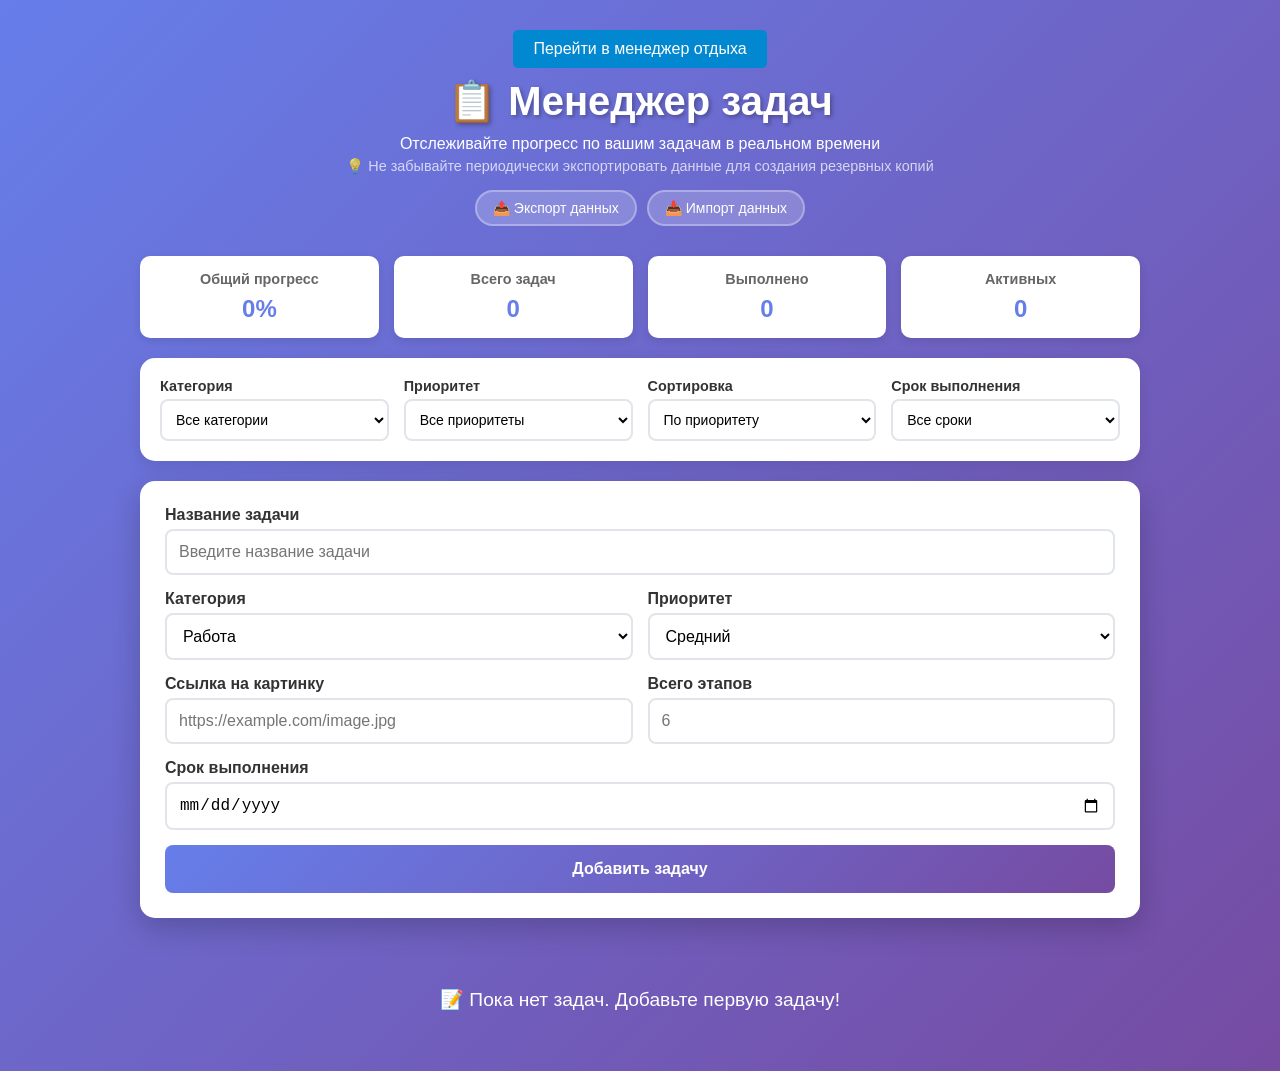
==== manage_tasks/index.html @ c2390198 "Перенос менеджеров из другого репозитория" ====
<!DOCTYPE html>
<html lang="ru">
<head>
    <meta charset="UTF-8">
    <meta name="viewport" content="width=device-width, initial-scale=1.0">
    <title>Менеджер задач</title>
    <style>
        * {
            margin: 0;
            padding: 0;
            box-sizing: border-box;
        }

        body {
            font-family: 'Segoe UI', Tahoma, Geneva, Verdana, sans-serif;
            background: linear-gradient(135deg, #667eea 0%, #764ba2 100%);
            min-height: 100vh;
            padding: 20px;
        }

        .container {
            max-width: 1000px;
            margin: 0 auto;
        }

        .header {
            text-align: center;
            margin-bottom: 30px;
            color: white;
        }

        .header h1 {
            font-size: 2.5em;
            margin-bottom: 10px;
            text-shadow: 2px 2px 4px rgba(0,0,0,0.3);
        }

        .header-actions {
            display: flex;
            gap: 10px;
            justify-content: center;
            margin-top: 15px;
            flex-wrap: wrap;
        }

        .action-btn {
            background: rgba(255, 255, 255, 0.2);
            color: white;
            border: 2px solid rgba(255, 255, 255, 0.3);
            padding: 8px 16px;
            border-radius: 20px;
            cursor: pointer;
            font-size: 14px;
            transition: all 0.3s;
            backdrop-filter: blur(10px);
        }

        .action-btn:hover {
            background: rgba(255, 255, 255, 0.3);
            transform: translateY(-2px);
        }

        .stats {
            display: grid;
            grid-template-columns: repeat(auto-fit, minmax(150px, 1fr));
            gap: 15px;
            margin-bottom: 20px;
        }

        .stat-card {
            background: white;
            padding: 15px;
            border-radius: 10px;
            text-align: center;
            box-shadow: 0 3px 10px rgba(0,0,0,0.1);
        }

        .stat-card h3 {
            font-size: 0.9em;
            color: #666;
            margin-bottom: 8px;
        }

        .stat-value {
            font-size: 1.5em;
            font-weight: bold;
            color: #667eea;
        }

        .filters {
            display: flex;
            gap: 15px;
            margin-bottom: 20px;
            flex-wrap: wrap;
            background: white;
            padding: 20px;
            border-radius: 15px;
            box-shadow: 0 5px 15px rgba(0,0,0,0.1);
        }

        .filter-group {
            flex: 1;
            min-width: 150px;
        }

        .filter-group label {
            display: block;
            margin-bottom: 5px;
            font-weight: 600;
            color: #333;
            font-size: 0.9em;
        }

        .filter-select {
            width: 100%;
            padding: 10px;
            border: 2px solid #e1e5e9;
            border-radius: 8px;
            font-size: 14px;
            background: white;
        }

        .add-task-form {
            background: white;
            padding: 25px;
            border-radius: 15px;
            box-shadow: 0 10px 30px rgba(0,0,0,0.2);
            margin-bottom: 30px;
        }

        .form-group {
            margin-bottom: 15px;
        }

        .form-group label {
            display: block;
            margin-bottom: 5px;
            font-weight: 600;
            color: #333;
        }

        .form-group input,
        .form-group select {
            width: 100%;
            padding: 12px;
            border: 2px solid #e1e5e9;
            border-radius: 8px;
            font-size: 16px;
            transition: border-color 0.3s;
            background: white;
        }

        .form-group input:focus,
        .form-group select:focus {
            outline: none;
            border-color: #667eea;
        }

        .form-row {
            display: flex;
            gap: 15px;
        }

        .form-row .form-group {
            flex: 1;
        }

        .add-btn {
            background: linear-gradient(135deg, #667eea, #764ba2);
            color: white;
            border: none;
            padding: 15px 30px;
            border-radius: 8px;
            font-size: 16px;
            font-weight: 600;
            cursor: pointer;
            width: 100%;
            transition: transform 0.2s;
        }

        .add-btn:hover {
            transform: translateY(-2px);
        }

        .add-btn:disabled {
            background: #ccc;
            cursor: not-allowed;
            transform: none;
        }

        .tasks-container {
            display: flex;
            flex-direction: column;
            gap: 20px;
        }

        .task-card {
            background: white;
            border-radius: 15px;
            padding: 20px;
            box-shadow: 0 5px 20px rgba(0,0,0,0.1);
            display: flex;
            align-items: center;
            gap: 20px;
            transition: all 0.3s ease;
            position: relative;
            overflow: hidden;
        }

        .task-card:hover {
            transform: translateY(-3px);
            box-shadow: 0 8px 25px rgba(0,0,0,0.15);
        }

        .task-card::before {
            content: '';
            position: absolute;
            left: 0;
            top: 0;
            bottom: 0;
            width: 4px;
        }

        .priority-high::before { background: rgba(255, 71, 87, 0.6); }
        .priority-medium::before { background: rgba(255, 165, 2, 0.6); }
        .priority-low::before { background: rgba(46, 213, 115, 0.6); }

        .deadline-warning::after {
            content: '';
            position: absolute;
            right: 0;
            top: 0;
            bottom: 0;
            width: 4px;
            background: rgba(255, 71, 87, 0.6);
        }

        .deadline-critical::after {
            content: '';
            position: absolute;
            right: 0;
            top: 0;
            bottom: 0;
            width: 4px;
            background: #ff4757;
        }

        .task-completed {
            opacity: 0.7;
            background: #f8f9fa;
        }

        .task-completed .task-title {
            text-decoration: line-through;
            color: #6c757d;
        }

        .task-image {
            width: 80px;
            height: 80px;
            border-radius: 10px;
            object-fit: cover;
            flex-shrink: 0;
            background: #f0f0f0;
            display: flex;
            align-items: center;
            justify-content: center;
            font-size: 24px;
            border: 2px solid #e1e5e9;
        }

        .task-image.fallback {
            background: linear-gradient(135deg, #667eea, #764ba2);
            color: white;
            display: flex;
            align-items: center;
            justify-content: center;
            font-size: 24px;
        }

        .task-content {
            flex: 1;
        }

        .task-header {
            display: flex;
            justify-content: space-between;
            align-items: flex-start;
            margin-bottom: 10px;
            gap: 10px;
        }

        .task-title {
            font-size: 1.3em;
            font-weight: 600;
            color: #2c3e50; /* Темно-синий для лучшей читаемости */
            flex: 1;
        }

        .task-meta {
            display: flex;
            gap: 10px;
            flex-wrap: wrap;
        }

        .task-category {
            display: inline-block;
            padding: 4px 12px;
            border-radius: 20px;
            font-size: 0.8em;
            font-weight: 500;
        }

        .category-work { background: rgba(227, 242, 253, 0.6); color: #1976d2; }
        .category-personal { background: rgba(243, 229, 245, 0.6); color: #7b1fa2; }
        .category-health { background: rgba(232, 245, 232, 0.6); color: #388e3c; }
        .category-education { background: rgba(255, 243, 224, 0.6); color: #f57c00; }

        .task-priority {
            display: inline-block;
            padding: 4px 8px;
            border-radius: 12px;
            font-size: 0.7em;
            font-weight: 500;
            color: white;
        }

        .priority-high { background: rgba(255, 71, 87, 0.6); }
        .priority-medium { background: rgba(255, 165, 2, 0.6); }
        .priority-low { background: rgba(46, 213, 115, 0.6); }

        .task-deadline {
            font-size: 0.9em;
            color: #2c3e50; /* Темно-синий для лучшей читаемости */
            display: flex;
            align-items: center;
            gap: 5px;
            font-weight: 500; /* Средняя жирность для лучшей видимости */
        }

        .task-progress-text {
            font-size: 0.9em;
            color: #2c3e50; /* Темно-синий для лучшей читаемости */
            font-weight: 600; /* Полужирный для лучшей видимости */
        }

        .progress-bar {
            height: 12px;
            background: #e1e5e9;
            border-radius: 6px;
            overflow: hidden;
            margin-bottom: 10px;
        }

        .progress-fill {
            height: 100%;
            background: linear-gradient(90deg, rgba(76, 175, 80, 0.6), rgba(69, 160, 73, 0.6));
            border-radius: 6px;
            transition: width 0.8s cubic-bezier(0.4, 0, 0.2, 1);
        }

        .progress-percentage {
            text-align: right;
            font-size: 0.9em;
            color: #2c3e50; /* Темно-синий для лучшей читаемости */
            font-weight: 600; /* Полужирный для лучшей видимости */
        }

        .task-controls {
            display: flex;
            gap: 10px;
            margin-top: 10px;
            flex-wrap: wrap;
        }

        .control-btn {
            padding: 8px 15px;
            border: none;
            border-radius: 6px;
            cursor: pointer;
            font-weight: 500;
            transition: all 0.2s;
            font-size: 14px;
        }

        .increment-btn {
            background: rgba(76, 175, 80, 0.7);
            color: white;
        }

        .increment-btn:hover {
            background: #45a049;
        }

        .decrement-btn {
            background: rgba(255, 107, 107, 0.7);
            color: white;
        }

        .decrement-btn:hover {
            background: #ff5252;
        }

        .delete-btn {
            background: rgba(255, 71, 87, 0.7);
            color: white;
        }

        .delete-btn:hover {
            background: #ff3742;
        }

        .empty-state {
            text-align: center;
            color: white;
            padding: 40px;
            font-size: 1.2em;
        }

        /* Новые стили для срочных задач */
        .priority-urgent::before { background: #ff0000; }
        .priority-urgent { background: rgba(255, 0, 0, 0.1); border: 2px solid #ff0000; }

        /* Стили для модального окна редактирования */
        .edit-modal {
            display: none;
            position: fixed;
            top: 0;
            left: 0;
            width: 100%;
            height: 100%;
            background: rgba(0,0,0,0.5);
            z-index: 1000;
            justify-content: center;
            align-items: center;
        }

        .edit-modal-content {
            background: white;
            padding: 30px;
            border-radius: 15px;
            width: 90%;
            max-width: 500px;
            box-shadow: 0 10px 30px rgba(0,0,0,0.3);
        }

        .edit-btn {
            background: rgba(74, 144, 226, 0.7);
            color: white;
        }

        .edit-btn:hover {
            background: #2d8cff;
        }

        /* Адаптивность для мобильных устройств */
        @media (max-width: 768px) {
            .container {
                padding: 10px;
            }

            .header h1 {
                font-size: 2em;
            }

            .form-row {
                flex-direction: column;
            }

            .filters {
                flex-direction: column;
            }

            .filter-group {
                min-width: 100%;
            }

            .task-card {
                flex-direction: column;
                text-align: center;
                padding: 15px;
            }
            
            .task-header {
                flex-direction: column;
                align-items: center;
                gap: 10px;
            }
            
            .task-meta {
                justify-content: center;
            }

            .task-image {
                width: 60px;
                height: 60px;
            }

            .task-controls {
                justify-content: center;
            }

            .control-btn {
                flex: 1;
                min-width: 120px;
            }

            .stats {
                grid-template-columns: 1fr;
            }

            .header-actions {
                flex-direction: column;
                align-items: center;
            }

            .action-btn {
                width: 200px;
            }
        }

        @media (max-width: 480px) {
            .header h1 {
                font-size: 1.8em;
            }

            .task-controls {
                flex-direction: column;
            }

            .control-btn {
                width: 100%;
            }

            .task-meta {
                flex-direction: column;
                align-items: center;
            }

            .add-task-form {
                padding: 15px;
            }
        }
    </style>
</head>
<body>
    <div class="container">
        <div class="header">
            <a href="../rest_manager/" style="display: inline-block; margin: 10px; padding: 10px 20px; background: #0288d1; color: white; text-decoration: none; border-radius: 5px;">
            <i class="fas fa-couch"></i> Перейти в менеджер отдыха
            </a>
            <h1>📋 Менеджер задач</h1>
            <p>Отслеживайте прогресс по вашим задачам в реальном времени</p>
            <p style="font-size: 0.9em; opacity: 0.8; margin-top: 5px; color: rgba(255,255,255,0.9);">
                💡 Не забывайте периодически экспортировать данные для создания резервных копий
            </p>
            <div class="header-actions">
                <button class="action-btn" onclick="taskManager.exportData()">📤 Экспорт данных</button>
                <button class="action-btn" onclick="taskManager.importData()">📥 Импорт данных</button>
            </div>
        </div>

        <div class="stats">
            <div class="stat-card">
                <h3>Общий прогресс</h3>
                <div class="stat-value" id="totalProgress">0%</div>
            </div>
            <div class="stat-card">
                <h3>Всего задач</h3>
                <div class="stat-value" id="totalTasks">0</div>
            </div>
            <div class="stat-card">
                <h3>Выполнено</h3>
                <div class="stat-value" id="completedTasks">0</div>
            </div>
            <div class="stat-card">
                <h3>Активных</h3>
                <div class="stat-value" id="activeTasks">0</div>
            </div>
        </div>

        <div class="filters">
            <div class="filter-group">
                <label for="filterCategory">Категория</label>
                <select id="filterCategory" class="filter-select">
                    <option value="all">Все категории</option>
                    <option value="work">Работа</option>
                    <option value="personal">Личное</option>
                    <option value="health">Здоровье</option>
                    <option value="education">Обучение</option>
                </select>
            </div>
            
            <div class="filter-group">
                <label for="filterPriority">Приоритет</label>
                <select id="filterPriority" class="filter-select">
                    <option value="all">Все приоритеты</option>
                    <option value="high">Высокий</option>
                    <option value="medium">Средний</option>
                    <option value="low">Низкий</option>
                </select>
            </div>
            
            <div class="filter-group">
                <label for="sortBy">Сортировка</label>
                <select id="sortBy" class="filter-select">
                    <option value="priority">По приоритету</option>
                    <option value="newest">Сначала новые</option>
                    <option value="oldest">Сначала старые</option>
                    <option value="progress">По прогрессу</option>
                    <option value="deadline">По сроку</option>
                </select>
            </div>

            <div class="filter-group">
                <label for="filterDeadline">Срок выполнения</label>
                <select id="filterDeadline" class="filter-select">
                    <option value="all">Все сроки</option>
                    <option value="today">Сегодня</option>
                    <option value="week">Эта неделя</option>
                    <option value="overdue">Просроченные</option>
                </select>
            </div>
        </div>

        <form class="add-task-form" id="taskForm">
            <div class="form-group">
                <label for="taskName">Название задачи</label>
                <input type="text" id="taskName" placeholder="Введите название задачи" required>
            </div>
            
            <div class="form-row">
                <div class="form-group">
                    <label for="taskCategory">Категория</label>
                    <select id="taskCategory" required>
                        <option value="work">Работа</option>
                        <option value="personal">Личное</option>
                        <option value="health">Здоровье</option>
                        <option value="education">Обучение</option>
                    </select>
                </div>
                <div class="form-group">
                    <label for="taskPriority">Приоритет</label>
                    <select id="taskPriority" required>
                        <option value="low">Низкий</option>
                        <option value="medium" selected>Средний</option>
                        <option value="high">Высокий</option>
                    </select>
                </div>
            </div>

            <div class="form-row">
                <div class="form-group">
                    <label for="taskImage">Ссылка на картинку</label>
                    <input type="url" id="taskImage" placeholder="https://example.com/image.jpg">
                </div>
                <div class="form-group">
                    <label for="totalStages">Всего этапов</label>
                    <input type="number" id="totalStages" placeholder="6" min="1" max="100" required>
                </div>
            </div>

            <div class="form-group">
                <label for="taskDeadline">Срок выполнения</label>
                <input type="date" id="taskDeadline">
            </div>
            
            <button type="submit" class="add-btn" id="addBtn">Добавить задачу</button>
        </form>

        <div class="tasks-container" id="tasksContainer">
            <div class="empty-state" id="emptyState">
                📝 Пока нет задач. Добавьте первую задачу!
            </div>
        </div>

        <!-- Модальное окно редактирования -->
        <div class="edit-modal" id="editModal">
            <div class="edit-modal-content">
                <h3 style="margin-bottom: 20px;">Редактировать задачу</h3>
                <form id="editTaskForm">
                    <div class="form-group">
                        <label for="editTaskName">Название задачи</label>
                        <input type="text" id="editTaskName" required>
                    </div>
                    <div class="form-row">
                        <div class="form-group">
                            <label for="editTaskCategory">Категория</label>
                            <select id="editTaskCategory" required>
                                <option value="work">Работа</option>
                                <option value="personal">Личное</option>
                                <option value="health">Здоровье</option>
                                <option value="education">Обучение</option>
                            </select>
                        </div>
                        <div class="form-group">
                            <label for="editTaskPriority">Приоритет</label>
                            <select id="editTaskPriority" required>
                                <option value="low">Низкий</option>
                                <option value="medium">Средний</option>
                                <option value="high">Высокий</option>
                                <option value="urgent">Наивысший</option>
                            </select>
                        </div>
                    </div>
                    <div class="form-group">
                        <label for="editTaskImage">Ссылка на картинку</label>
                        <input type="url" id="editTaskImage" placeholder="https://example.com/image.jpg">
                    </div>
                    <div class="form-group">
                        <label for="editTaskDeadline">Срок выполнения</label>
                        <input type="date" id="editTaskDeadline">
                    </div>
                    <div class="form-row" style="margin-top: 20px;">
                        <button type="button" class="control-btn" onclick="taskManager.closeEditModal()" style="background: #6c757d;">Отмена</button>
                        <button type="submit" class="control-btn" style="background: #4CAF50;">Сохранить</button>
                    </div>
                </form>
            </div>
        </div>
    </div>

    <script>
        class TaskManager {
            constructor() {
                this.tasks = JSON.parse(localStorage.getItem('tasks')) || [];
                this.maxTasks = 20;
                this.editingTaskId = null;
                this.init();
            }

            init() {
                this.bindEvents();
                this.renderTasks();
                this.updateStats();
                
                // Устанавливаем минимальную дату для дедлайна
                const today = new Date().toISOString().split('T')[0];
                document.getElementById('taskDeadline').min = today;
                document.getElementById('editTaskDeadline').min = today; // Добавь эту строку

                // Обработчик формы редактирования - добавь этот блок
                document.getElementById('editTaskForm').addEventListener('submit', (e) => {
                    e.preventDefault();
                    this.saveTaskChanges();
                });

                // Закрытие модального окна по клику вне его - добавь этот блок
                document.getElementById('editModal').addEventListener('click', (e) => {
                    if (e.target.id === 'editModal') {
                        this.closeEditModal();
                    }
                });
            }

            bindEvents() {
                document.getElementById('taskForm').addEventListener('submit', (e) => {
                    e.preventDefault();
                    this.addTask();
                });

                // События для фильтров
                document.getElementById('filterCategory').addEventListener('change', () => this.renderTasks());
                document.getElementById('filterPriority').addEventListener('change', () => this.renderTasks());
                document.getElementById('sortBy').addEventListener('change', () => this.renderTasks());
                document.getElementById('filterDeadline').addEventListener('change', () => this.renderTasks());
            }

            addTask() {
                if (this.tasks.length >= this.maxTasks) {
                    alert(`Максимальное количество задач: ${this.maxTasks}`);
                    return;
                }

                const name = document.getElementById('taskName').value.trim();
                const category = document.getElementById('taskCategory').value;
                const priority = document.getElementById('taskPriority').value;
                const image = document.getElementById('taskImage').value.trim();
                const totalStages = parseInt(document.getElementById('totalStages').value);
                const deadline = document.getElementById('taskDeadline').value;

                if (!name) {
                    alert('Введите название задачи');
                    return;
                }

                // Определяем приоритет на основе дедлайна
                let finalPriority = priority;
                if (deadline) {
                    const today = new Date();
                    const tomorrow = new Date(today);
                    tomorrow.setDate(tomorrow.getDate() + 1);
                    
                    const deadlineDate = new Date(deadline);
                    
                    // Сравниваем даты (игнорируя время)
                    if (deadlineDate.toDateString() === tomorrow.toDateString()) {
                        finalPriority = 'urgent';
                    }
                }

                const task = {
                    id: Date.now(),
                    name,
                    category,
                    priority: finalPriority, // Используем вычисленный приоритет
                    image: image || null,
                    completedStages: 0,
                    totalStages,
                    progress: 0,
                    deadline: deadline || null,
                    createdAt: new Date().toISOString()
                };

                this.tasks.push(task);
                this.saveTasks();
                this.renderTasks();
                this.updateStats();
                this.resetForm();
            }

            updateProgress(taskId, increment) {
                const taskIndex = this.tasks.findIndex(t => t.id === taskId);
                if (taskIndex === -1) return;

                const task = this.tasks[taskIndex];
                
                if (increment) {
                    if (task.completedStages < task.totalStages) {
                        task.completedStages++;
                    }
                } else {
                    if (task.completedStages > 0) {
                        task.completedStages--;
                    }
                }

                task.progress = (task.completedStages / task.totalStages) * 100;
                this.tasks[taskIndex] = task;
                this.saveTasks();
                
                this.updateTaskElement(taskId);
                this.updateStats();
                
                if (task.progress === 100) {
                    this.showCompletionNotification(task.name);
                }
            }

            updateTaskElement(taskId) {
                const taskElement = document.querySelector(`[data-task-id="${taskId}"]`);
                if (!taskElement) {
                    this.renderTasks();
                    return;
                }

                const task = this.tasks.find(t => t.id === taskId);
                if (!task) return;

                // Обновляем прогресс текстом
                const progressText = taskElement.querySelector('.task-progress-text');
                if (progressText) {
                    progressText.textContent = `${task.completedStages}/${task.totalStages}`;
                }

                // Обновляем прогресс бар
                const progressFill = taskElement.querySelector('.progress-fill');
                if (progressFill) {
                    progressFill.style.width = `${task.progress}%`;
                }

                // Обновляем процент
                const progressPercentage = taskElement.querySelector('.progress-percentage');
                if (progressPercentage) {
                    progressPercentage.textContent = `${Math.round(task.progress)}%`;
                }

                // Обновляем классы для завершенных задач
                if (task.progress === 100) {
                    taskElement.classList.add('task-completed');
                } else {
                    taskElement.classList.remove('task-completed');
                }

                // Обновляем кнопки
                const incrementBtn = taskElement.querySelector('.increment-btn');
                const decrementBtn = taskElement.querySelector('.decrement-btn');
                
                if (incrementBtn) {
                    if (task.progress === 100) {
                        incrementBtn.disabled = true;
                        incrementBtn.style.opacity = '0.5';
                        incrementBtn.style.cursor = 'not-allowed';
                    } else {
                        incrementBtn.disabled = false;
                        incrementBtn.style.opacity = '1';
                        incrementBtn.style.cursor = 'pointer';
                    }
                }

                if (decrementBtn) {
                    if (task.completedStages === 0) {
                        decrementBtn.disabled = true;
                        decrementBtn.style.opacity = '0.5';
                        decrementBtn.style.cursor = 'not-allowed';
                    } else {
                        decrementBtn.disabled = false;
                        decrementBtn.style.opacity = '1';
                        decrementBtn.style.cursor = 'pointer';
                    }
                }

                // Обновляем статус дедлайна
                this.updateDeadlineStatus(taskElement, task);
            }

            updateDeadlineStatus(taskElement, task) {
                // Удаляем старые классы дедлайнов
                taskElement.classList.remove('deadline-warning', 'deadline-critical');
                
                // Добавляем новые классы если задача не завершена
                if (task.progress < 100 && task.deadline) {
                    const now = new Date();
                    const today = new Date(now.getFullYear(), now.getMonth(), now.getDate());
                    const deadline = new Date(task.deadline);
                    
                    if (deadline < today) {
                        taskElement.classList.add('deadline-critical');
                    } else if ((deadline - today) / (1000 * 60 * 60 * 24) <= 3) {
                        taskElement.classList.add('deadline-warning');
                    }
                }

                // Обновляем текст дедлайна
                const deadlineElement = taskElement.querySelector('.task-deadline');
                if (deadlineElement) {
                    const deadlineText = task.deadline 
                        ? this.formatDeadline(task.deadline, task.progress)
                        : 'Без срока';
                    
                    let completionStatus = '';
                    if (task.progress === 100) {
                        completionStatus = '<span style="color: #4CAF50; margin-left: 10px;">✅ Завершено</span>';
                    }
                    
                    deadlineElement.innerHTML = `<span>📅 ${deadlineText}</span>${completionStatus}`;
                }
            }

            deleteTask(taskId) {
                if (confirm('Вы уверены, что хотите удалить эту задачу?')) {
                    this.tasks = this.tasks.filter(t => t.id !== taskId);
                    this.saveTasks();
                    this.renderTasks();
                    this.updateStats();
                }
            }

            // Добавь после функции deleteTask()
            openEditModal(taskId) {
                const task = this.tasks.find(t => t.id === taskId);
                if (!task) return;

                document.getElementById('editTaskName').value = task.name;
                document.getElementById('editTaskCategory').value = task.category;
                document.getElementById('editTaskPriority').value = task.priority;
                document.getElementById('editTaskImage').value = task.image || '';
                document.getElementById('editTaskDeadline').value = task.deadline || '';

                this.editingTaskId = taskId;
                document.getElementById('editModal').style.display = 'flex';
            }

            closeEditModal() {
                document.getElementById('editModal').style.display = 'none';
                this.editingTaskId = null;
            }

            saveTaskChanges() {
                if (!this.editingTaskId) return;

                const taskIndex = this.tasks.findIndex(t => t.id === this.editingTaskId);
                if (taskIndex === -1) return;

                const task = this.tasks[taskIndex];
                
                task.name = document.getElementById('editTaskName').value.trim();
                task.category = document.getElementById('editTaskCategory').value;
                task.priority = document.getElementById('editTaskPriority').value;
                task.image = document.getElementById('editTaskImage').value.trim() || null;
                task.deadline = document.getElementById('editTaskDeadline').value || null;

                this.checkDeadlineUrgency(task);

                this.tasks[taskIndex] = task;
                this.saveTasks();
                this.renderTasks();
                this.closeEditModal();
            }

            checkDeadlineUrgency(task) {
                if (task.progress < 100 && task.deadline) {
                    const now = new Date();
                    const today = new Date(now.getFullYear(), now.getMonth(), now.getDate());
                    const deadline = new Date(task.deadline);
                    const diffDays = Math.ceil((deadline - today) / (1000 * 60 * 60 * 24));

                    if (diffDays <= 2 && diffDays >= 0) {
                        task.priority = 'urgent';
                    }
                }
            }

            saveTasks() {
                localStorage.setItem('tasks', JSON.stringify(this.tasks));
            }

            resetForm() {
                document.getElementById('taskForm').reset();
            }

            getFilteredAndSortedTasks() {
                const categoryFilter = document.getElementById('filterCategory').value;
                const priorityFilter = document.getElementById('filterPriority').value;
                const deadlineFilter = document.getElementById('filterDeadline').value;
                const sortBy = document.getElementById('sortBy').value;

                let filteredTasks = [...this.tasks];

                // Фильтрация по категории
                if (categoryFilter !== 'all') {
                    filteredTasks = filteredTasks.filter(task => task.category === categoryFilter);
                }

                // Фильтрация по приоритету
                if (priorityFilter !== 'all') {
                    filteredTasks = filteredTasks.filter(task => task.priority === priorityFilter);
                }

                // Фильтрация по сроку выполнения
                if (deadlineFilter !== 'all') {
                    const now = new Date();
                    const today = new Date(now.getFullYear(), now.getMonth(), now.getDate());
                    
                    filteredTasks = filteredTasks.filter(task => {
                        if (!task.deadline) return false;
                        
                        const taskDeadline = new Date(task.deadline);
                        const taskDeadlineDate = new Date(taskDeadline.getFullYear(), taskDeadline.getMonth(), taskDeadline.getDate());
                        
                        switch(deadlineFilter) {
                            case 'today':
                                return taskDeadlineDate.getTime() === today.getTime();
                            case 'week':
                                const weekEnd = new Date(today);
                                weekEnd.setDate(weekEnd.getDate() + 7);
                                return taskDeadlineDate >= today && taskDeadlineDate <= weekEnd;
                            case 'overdue':
                                return taskDeadlineDate < today && task.progress < 100;
                            default:
                                return true;
                        }
                    });
                }

                // Сортировка
                filteredTasks.sort((a, b) => {
                    switch(sortBy) {
                        case 'newest':
                            return b.id - a.id;
                        case 'oldest':
                            return a.id - b.id;
                        case 'progress':
                            return b.progress - a.progress;
                        case 'priority':
                            const priorityOrder = { urgent: 4, high: 3, medium: 2, low: 1 };
                            return priorityOrder[b.priority] - priorityOrder[a.priority];
                        case 'deadline':
                            if (!a.deadline && !b.deadline) return 0;
                            if (!a.deadline) return 1;
                            if (!b.deadline) return -1;
                            return new Date(a.deadline) - new Date(b.deadline);
                        default:
                            return 0;
                    }
                });

                return filteredTasks;
            }

            renderTasks() {
                const container = document.getElementById('tasksContainer');
                const filteredTasks = this.getFilteredAndSortedTasks();

                // Очищаем контейнер
                container.innerHTML = '';

                if (filteredTasks.length === 0) {
                    // Создаем новый emptyState элемент
                    const emptyState = document.createElement('div');
                    emptyState.className = 'empty-state';
                    emptyState.id = 'emptyState';
                    emptyState.textContent = '📝 Пока нет задач. Добавьте первую задачу!';
                    container.appendChild(emptyState);
                    return;
                }

                // Добавляем задачи
                filteredTasks.forEach(task => {
                    const taskElement = this.createTaskElement(task);
                    container.appendChild(taskElement);
                });
            }

            createTaskElement(task) {
                const taskDiv = document.createElement('div');
                
                // Базовые классы
                let taskClasses = ['task-card', `priority-${task.priority}`];
                
                // Добавляем класс для завершенных задач
                if (task.progress === 100) {
                    taskClasses.push('task-completed');
                }
                
                // Проверяем срок выполнения (только для незавершенных задач)
                this.updateDeadlineStatusForNewElement(taskDiv, task);
                
                taskDiv.className = taskClasses.join(' ');
                taskDiv.setAttribute('data-task-id', task.id);

                const deadlineText = task.deadline 
                    ? this.formatDeadline(task.deadline, task.progress)
                    : 'Без срока';

                // Создаем HTML для изображения - УСЛОВНОЕ ОТОБРАЖЕНИЕ
                let imageHtml = '';
                if (task.image) {
                    // Если есть ссылка на изображение, показываем его с fallback
                    imageHtml = `
                        <div class="task-image-container">
                            <img src="${task.image}" alt="${task.name}" class="task-image" 
                                 onerror="this.style.display='none'; this.nextElementSibling.style.display='flex';">
                            <div class="task-image fallback" style="display: none;">📋</div>
                        </div>
                    `;
                } else {
                    // Если нет ссылки, показываем только fallback
                    imageHtml = `<div class="task-image fallback">📋</div>`;
                }

                taskDiv.innerHTML = `
                    ${imageHtml}
                    <div class="task-content">
                        <div class="task-header">
                            <h3 class="task-title">${task.name}</h3>
                            <div class="task-meta">
                                <span class="task-category category-${task.category}">
                                    ${this.getCategoryName(task.category)}
                                </span>
                                <span class="task-priority priority-${task.priority}">
                                    ${this.getPriorityName(task.priority)}
                                </span>
                                <span class="task-progress-text">${task.completedStages}/${task.totalStages}</span>
                            </div>
                        </div>
                        
                        <div class="task-deadline">
                            <span>📅 ${deadlineText}</span>
                            ${task.progress === 100 ? '<span style="color: #4CAF50; margin-left: 10px;">✅ Завершено</span>' : ''}
                        </div>

                        <div class="progress-bar">
                            <div class="progress-fill" style="width: ${task.progress}%"></div>
                        </div>
                        <div class="progress-percentage">${Math.round(task.progress)}%</div>
                        
                        <div class="task-controls">
                            <button class="control-btn increment-btn" onclick="taskManager.updateProgress(${task.id}, true)" 
                                    ${task.progress === 100 ? 'disabled style="opacity: 0.5; cursor: not-allowed;"' : ''}>
                                + Этап
                            </button>
                            <button class="control-btn decrement-btn" onclick="taskManager.updateProgress(${task.id}, false)" 
                                    ${task.completedStages === 0 ? 'disabled style="opacity: 0.5; cursor: not-allowed;"' : ''}>
                                - Этап
                            </button>
                            <button class="control-btn edit-btn" onclick="taskManager.openEditModal(${task.id})">
                                ✏️ Редактировать
                            </button>
                            <button class="control-btn delete-btn" onclick="taskManager.deleteTask(${task.id})">
                                Удалить
                            </button>
                        </div>
                    </div>
                `;

                return taskDiv;
            }

            updateDeadlineStatusForNewElement(taskDiv, task) {
                if (task.progress < 100 && task.deadline) {
                    const now = new Date();
                    const today = new Date(now.getFullYear(), now.getMonth(), now.getDate());
                    const deadline = new Date(task.deadline);
                    
                    if (deadline < today) {
                        taskDiv.classList.add('deadline-critical');
                    } else if ((deadline - today) / (1000 * 60 * 60 * 24) <= 3) {
                        taskDiv.classList.add('deadline-warning');
                    }
                }
            }

            getCategoryName(category) {
                const categories = {
                    work: 'Работа',
                    personal: 'Личное',
                    health: 'Здоровье',
                    education: 'Обучение'
                };
                return categories[category] || category;
            }

            // Замени старую функцию getPriorityName на эту:
            getPriorityName(priority) {
                const priorities = {
                    high: 'Высокий',
                    medium: 'Средний',
                    low: 'Низкий',
                    urgent: 'Наивысший'
                };
                return priorities[priority] || priority;
            }

            // Замени старую функцию formatDeadline на эту:
            formatDeadline(deadline, progress, task) {
                if (progress === 100) {
                    return 'Выполнено';
                }
                
                const now = new Date();
                const taskDate = new Date(deadline);
                const diffTime = taskDate - now;
                const diffDays = Math.ceil(diffTime / (1000 * 60 * 60 * 24));

                if (diffDays <= 2 && diffDays >= 0 && task) {
                    if (task.priority !== 'urgent') {
                        task.priority = 'urgent';
                        this.saveTasks();
                    }
                }

                if (diffDays === 0) return 'Сегодня';
                if (diffDays === 1) return 'Завтра';
                if (diffDays === -1) return 'Вчера';
                if (diffDays < 0) return `Просрочено на ${Math.abs(diffDays)} д.`;
                
                return `Через ${diffDays} д.`;
            }

            updateStats() {
                const totalTasks = this.tasks.length;
                const completedTasks = this.tasks.filter(task => task.progress === 100).length;
                const totalProgress = totalTasks > 0 
                    ? Math.round(this.tasks.reduce((sum, task) => sum + task.progress, 0) / totalTasks)
                    : 0;

                document.getElementById('totalProgress').textContent = `${totalProgress}%`;
                document.getElementById('totalTasks').textContent = totalTasks;
                document.getElementById('completedTasks').textContent = completedTasks;
                document.getElementById('activeTasks').textContent = totalTasks - completedTasks;
            }

            showCompletionNotification(taskName) {
                const notification = document.createElement('div');
                notification.style.cssText = `
                    position: fixed;
                    top: 20px;
                    right: 20px;
                    background: linear-gradient(135deg, #4CAF50, #45a049);
                    color: white;
                    padding: 15px 20px;
                    border-radius: 10px;
                    box-shadow: 0 5px 15px rgba(0,0,0,0.2);
                    z-index: 1000;
                    animation: slideIn 0.3s ease;
                    max-width: 300px;
                `;
                
                notification.innerHTML = `
                    <div style="display: flex; align-items: center; gap: 10px;">
                        <span style="font-size: 1.2em;">🎉</span>
                        <div>
                            <strong>Задача завершена!</strong>
                            <div style="font-size: 0.9em;">"${taskName}"</div>
                        </div>
                    </div>
                `;
                
                document.body.appendChild(notification);
                
                setTimeout(() => {
                    notification.style.animation = 'slideOut 0.3s ease';
                    setTimeout(() => {
                        if (notification.parentNode) {
                            notification.parentNode.removeChild(notification);
                        }
                    }, 300);
                }, 3000);
            }

            exportData() {
                const data = JSON.stringify(this.tasks, null, 2);
                const blob = new Blob([data], { type: 'application/json' });
                const url = URL.createObjectURL(blob);
                
                const a = document.createElement('a');
                a.href = url;
                a.download = 'tasks-backup.json';
                a.click();
                
                URL.revokeObjectURL(url);
            }

            importData() {
                const input = document.createElement('input');
                input.type = 'file';
                input.accept = '.json';
                
                input.onchange = (e) => {
                    const file = e.target.files[0];
                    const reader = new FileReader();
                    
                    reader.onload = (event) => {
                        try {
                            const importedTasks = JSON.parse(event.target.result);
                            if (Array.isArray(importedTasks)) {
                                this.tasks = importedTasks;
                                this.saveTasks();
                                this.renderTasks();
                                this.updateStats();
                                alert('Данные успешно импортированы!');
                            }
                        } catch (error) {
                            alert('Ошибка при импорте данных: неверный формат файла');
                        }
                    };
                    
                    reader.readAsText(file);
                };
                
                input.click();
            }
        }

        // Инициализация менеджера задач
        const taskManager = new TaskManager();

        // Добавляем стили для анимаций уведомлений
        document.addEventListener('DOMContentLoaded', function() {
            const style = document.createElement('style');
            style.textContent = `
                @keyframes slideIn {
                    from { transform: translateX(100%); opacity: 0; }
                    to { transform: translateX(0); opacity: 1; }
                }
                @keyframes slideOut {
                    from { transform: translateX(0); opacity: 1; }
                    to { transform: translateX(100%); opacity: 0; }
                }
            `;
            document.head.appendChild(style);
        });
    </script>
</body>
</html>
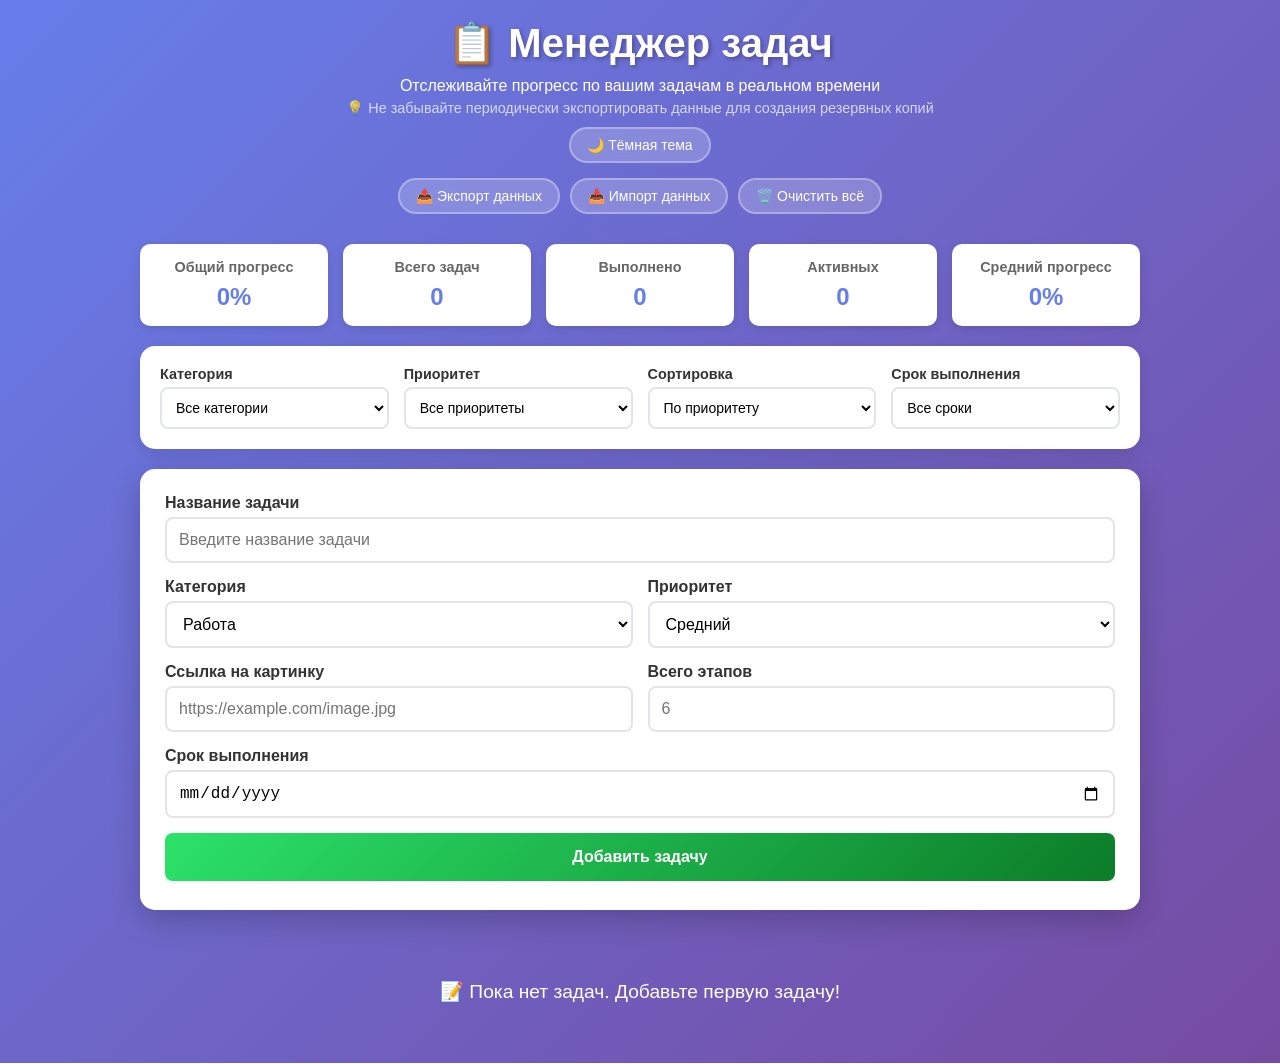
==== commit bc83eef2: "Update index.html" ====
--- a/manage_tasks/index.html
+++ b/manage_tasks/index.html
@@ -165,8 +165,15 @@
             flex: 1;
         }
 
+        .btn-wrapper {
+            position: relative;
+            overflow: hidden;
+            display: inline-block; /* Или block, если нужно */
+            width: 100%; /* Чтобы обёртка была такой же ширины, как кнопка */
+        }
+
         .add-btn {
-            background: linear-gradient(135deg, #667eea, #764ba2);
+            background: linear-gradient(135deg, #2ce269, #0c7c28);
             color: white;
             border: none;
             padding: 15px 30px;
@@ -175,17 +182,41 @@
             font-weight: 600;
             cursor: pointer;
             width: 100%;
-            transition: transform 0.2s;
+            box-shadow: 0 4px 15px rgba(44, 226, 105, 0.4);
+            transition: transform 0.15s cubic-bezier(0.34, 1.56, 0.64, 1);
+        }
+
+        .add-btn:active {
+            transform: scale(0.90) translateY(0px) !important;
+            box-shadow: 0 2px 10px rgba(44, 226, 105, 0.3);
         }
 
         .add-btn:hover {
-            transform: translateY(-2px);
+            transform: translateY(-3px);
+            box-shadow: 0 6px 25px rgba(44, 226, 105, 0.6);
         }
 
         .add-btn:disabled {
             background: #ccc;
             cursor: not-allowed;
             transform: none;
+        }
+
+        .ripple {
+            position: absolute;
+            border-radius: 50%;
+            background: rgba(255, 255, 255, 0.4);
+            transform: scale(0);
+            animation: rippleEffect 0.6s linear;
+            pointer-events: none; /* Чтобы волна не перехватывала события мыши */
+            z-index: 0;
+        }
+
+        @keyframes rippleEffect {
+            to {
+                transform: scale(4);
+                opacity: 0;
+            }
         }
 
         .tasks-container {
@@ -541,22 +572,239 @@
                 padding: 15px;
             }
         }
+
+        /* ===== ТЁМНАЯ ТЕМА (спокойная, без кислоты) ===== */
+        body.dark-theme {
+            background: linear-gradient(135deg, #1a1a2e, #16213e);
+        }
+
+        body.dark-theme .task-card {
+            background: #2d2d44;
+            border: 1px solid #3d3d5c;
+            box-shadow: 0 5px 20px rgba(0, 0, 0, 0.5);
+        }
+
+        body.dark-theme .task-image.fallback {
+            background: #3d3d5c;
+            color: #8a8ac0;
+            border-color: #4a4a6a;
+        }
+
+        body.dark-theme .task-image {
+            background: #3d3d5c;
+            border-color: #4a4a6a;
+        }
+
+        /* Категории — приглушённые пастельные тона */
+        body.dark-theme .category-work { 
+            background: rgba(25, 118, 210, 0.25); 
+            color: #8ab4f8; 
+        }
+        body.dark-theme .category-personal { 
+            background: rgba(123, 31, 162, 0.25); 
+            color: #b39ddb; 
+        }
+        body.dark-theme .category-health { 
+            background: rgba(56, 142, 60, 0.25); 
+            color: #81c784; 
+        }
+        body.dark-theme .category-education { 
+            background: rgba(245, 124, 0, 0.25); 
+            color: #ffb74d; 
+        }
+
+        /* Приоритеты — приглушённые, без кричащих цветов */
+        body.dark-theme .priority-high { 
+            background: rgba(255, 71, 87, 0.25); 
+            color: #ef9a9a; 
+        }
+        body.dark-theme .priority-medium { 
+            background: rgba(255, 165, 2, 0.25); 
+            color: #ffcc80; 
+        }
+        body.dark-theme .priority-low { 
+            background: rgba(46, 213, 115, 0.25); 
+            color: #81c784; 
+        }
+        body.dark-theme .priority-urgent { 
+            background: rgba(255, 0, 0, 0.2); 
+            color: #ef5350; 
+        }
+
+        /* Прогресс-бар — спокойный градиент */
+        body.dark-theme .progress-bar {
+            background: #3d3d5c;
+            border-radius: 6px;
+            overflow: hidden;
+        }
+
+        body.dark-theme .progress-fill {
+            background: linear-gradient(90deg, #4fc3f7, #7c8cf0);
+            height: 100%;
+            border-radius: 6px;
+            transition: width 0.8s cubic-bezier(0.4, 0, 0.2, 1);
+        }
+
+        /* Тексты — мягкие и читаемые */
+        body.dark-theme .task-title {
+            color: #e0e0e0;
+        }
+
+        body.dark-theme .task-deadline,
+        body.dark-theme .task-progress-text,
+        body.dark-theme .progress-percentage {
+            color: #b0b0d0;
+        }
+
+        body.dark-theme .task-completed {
+            background: #2a2a3e;
+            opacity: 0.75;
+        }
+
+        body.dark-theme .task-completed .task-title {
+            color: #8888aa;
+        }
+
+        /* Формы, фильтры, карточки статистики */
+        body.dark-theme .add-task-form,
+        body.dark-theme .filters,
+        body.dark-theme .stat-card {
+            background: #2d2d44;
+            color: #e0e0e0;
+            border: 1px solid #3d3d5c;
+            box-shadow: 0 5px 20px rgba(0, 0, 0, 0.5);
+        }
+
+        body.dark-theme .stat-card h3 {
+            color: #a0a0c0;
+        }
+
+        body.dark-theme .stat-value {
+            color: #b0b0e0;
+        }
+
+        body.dark-theme .form-group label,
+        body.dark-theme .filter-group label {
+            color: #b0b0d0;
+        }
+
+        body.dark-theme .form-group input,
+        body.dark-theme .form-group select,
+        body.dark-theme .filter-select {
+            background: #1e1e32;
+            color: #e0e0e0;
+            border-color: #3d3d5c;
+        }
+
+        body.dark-theme .form-group input:focus,
+        body.dark-theme .form-group select:focus {
+            border-color: #667eea;
+        }
+
+        body.dark-theme .action-btn {
+            background: rgba(255, 255, 255, 0.08);
+            color: #d0d0e0;
+            border-color: rgba(255, 255, 255, 0.15);
+        }
+
+        body.dark-theme .action-btn:hover {
+            background: rgba(255, 255, 255, 0.15);
+        }
+
+        body.dark-theme .edit-modal-content {
+            background: #2d2d44;
+            color: #e0e0e0;
+            border: 1px solid #3d3d5c;
+        }
+
+        body.dark-theme .edit-modal-content h3 {
+            color: #e0e0e0;
+        }
+
+        body.dark-theme .empty-state {
+            color: #b0b0d0;
+        }
+
+        /* Кнопка "Добавить задачу" — зелёная, но спокойная */
+        body.dark-theme .add-btn {
+            background: linear-gradient(135deg, #2d9e5a, #1a7a3a);
+            color: white;
+            box-shadow: 0 4px 15px rgba(45, 158, 90, 0.25);
+            transition: all 0.3s ease;
+        }
+
+        body.dark-theme .add-btn:hover {
+            background: linear-gradient(135deg, #3aae6a, #228a4a);
+            box-shadow: 0 6px 25px rgba(45, 158, 90, 0.4);
+            transform: translateY(-2px);
+        }
+
+        body.dark-theme .add-btn:active {
+            background: linear-gradient(135deg, #208e4a, #146a30);
+            box-shadow: 0 2px 10px rgba(45, 158, 90, 0.15);
+            transform: scale(0.95) !important;
+        }
+        /* Кнопки действий — спокойные цвета */
+        body.dark-theme .edit-btn {
+            background: rgba(74, 144, 226, 0.5);
+            color: white;
+        }
+
+        body.dark-theme .edit-btn:hover {
+            background: rgba(74, 144, 226, 0.7);
+        }
+
+        body.dark-theme .delete-btn {
+            background: rgba(255, 71, 87, 0.5);
+            color: white;
+        }
+
+        body.dark-theme .delete-btn:hover {
+            background: rgba(255, 71, 87, 0.7);
+        }
+
+        body.dark-theme .increment-btn {
+            background: rgba(76, 175, 80, 0.5);
+            color: white;
+        }
+
+        body.dark-theme .increment-btn:hover {
+            background: rgba(76, 175, 80, 0.7);
+        }
+
+        body.dark-theme .decrement-btn {
+            background: rgba(255, 107, 107, 0.5);
+            color: white;
+        }
+
+        body.dark-theme .decrement-btn:hover {
+            background: rgba(255, 107, 107, 0.7);
+        }
+
+        body.dark-theme .header h1,
+        body.dark-theme .header p {
+            color: #e0e0e0;
+        }
+
     </style>
 </head>
 <body>
     <div class="container">
         <div class="header">
-            <a href="../rest_manager/" style="display: inline-block; margin: 10px; padding: 10px 20px; background: #0288d1; color: white; text-decoration: none; border-radius: 5px;">
-            <i class="fas fa-couch"></i> Перейти в менеджер отдыха
-            </a>
             <h1>📋 Менеджер задач</h1>
+            <!-- Кнопка переключения темы -->
+
             <p>Отслеживайте прогресс по вашим задачам в реальном времени</p>
             <p style="font-size: 0.9em; opacity: 0.8; margin-top: 5px; color: rgba(255,255,255,0.9);">
                 💡 Не забывайте периодически экспортировать данные для создания резервных копий
             </p>
+            <button id="themeToggle" class="action-btn" style="margin-top: 10px;">
+                🌙 Тёмная тема
+            </button>
             <div class="header-actions">
                 <button class="action-btn" onclick="taskManager.exportData()">📤 Экспорт данных</button>
                 <button class="action-btn" onclick="taskManager.importData()">📥 Импорт данных</button>
+                <button class="action-btn" onclick="taskManager.clearAllTasks()">🗑️ Очистить всё</button>
             </div>
         </div>
 
@@ -576,6 +824,10 @@
             <div class="stat-card">
                 <h3>Активных</h3>
                 <div class="stat-value" id="activeTasks">0</div>
+            </div>
+            <div class="stat-card">
+                <h3>Средний прогресс</h3>
+                <div class="stat-value" id="averageProgress">0%</div>
             </div>
         </div>
 
@@ -664,8 +916,9 @@
                 <label for="taskDeadline">Срок выполнения</label>
                 <input type="date" id="taskDeadline">
             </div>
-            
-            <button type="submit" class="add-btn" id="addBtn">Добавить задачу</button>
+            <div class="btn-wrapper">
+                <button type="button" class="add-btn" id="addBtn">Добавить задачу</button>
+            </div>
         </form>
 
         <div class="tasks-container" id="tasksContainer">
@@ -733,6 +986,13 @@
                 this.bindEvents();
                 this.renderTasks();
                 this.updateStats();
+
+                // Восстанавливаем тему
+                const savedTheme = localStorage.getItem('theme');
+                if (savedTheme === 'dark') {
+                    document.body.classList.add('dark-theme');
+                    document.getElementById('themeToggle').textContent = '☀️ Светлая тема';
+                }
                 
                 // Устанавливаем минимальную дату для дедлайна
                 const today = new Date().toISOString().split('T')[0];
@@ -752,14 +1012,52 @@
                     }
                 });
             }
-
+            toggleTheme() {
+                const body = document.body;
+                const btn = document.getElementById('themeToggle');
+                
+                body.classList.toggle('dark-theme');
+                
+                // Меняем текст и иконку кнопки
+                if (body.classList.contains('dark-theme')) {
+                    btn.textContent = '☀️ Светлая тема';
+                    localStorage.setItem('theme', 'dark');
+                } else {
+                    btn.textContent = '🌙 Тёмная тема';
+                    localStorage.setItem('theme', 'light');
+                }
+            }
             bindEvents() {
+                // 1. Добавление задачи через форму (Enter в полях ввода)
                 document.getElementById('taskForm').addEventListener('submit', (e) => {
                     e.preventDefault();
                     this.addTask();
                 });
 
-                // События для фильтров
+                // 2. Добавление задачи через клик по обёртке кнопки (с эффектом волны)
+                const wrapper = document.querySelector('.btn-wrapper');
+                if (wrapper) { // Проверяем, что обёртка существует
+                    wrapper.addEventListener('click', (e) => {
+                        this.addTask(); // Добавляем задачу
+
+                        // Эффект волны
+                        const ripple = document.createElement('span');
+                        ripple.className = 'ripple';
+                        const rect = wrapper.getBoundingClientRect();
+                        ripple.style.left = (e.clientX - rect.left) + 'px';
+                        ripple.style.top = (e.clientY - rect.top) + 'px';
+                        ripple.style.width = ripple.style.height = '20px';
+                        wrapper.appendChild(ripple);
+                        setTimeout(() => ripple.remove(), 600);
+                    });
+                }
+
+                // Кнопка переключения темы
+                document.getElementById('themeToggle').addEventListener('click', () => {
+                    this.toggleTheme();
+                });
+
+                // 3. События для фильтров
                 document.getElementById('filterCategory').addEventListener('change', () => this.renderTasks());
                 document.getElementById('filterPriority').addEventListener('change', () => this.renderTasks());
                 document.getElementById('sortBy').addEventListener('change', () => this.renderTasks());
@@ -767,6 +1065,7 @@
             }
 
             addTask() {
+                console.log('🟢 Функция addTask() вызвана!');
                 if (this.tasks.length >= this.maxTasks) {
                     alert(`Максимальное количество задач: ${this.maxTasks}`);
                     return;
@@ -811,7 +1110,7 @@
                     deadline: deadline || null,
                     createdAt: new Date().toISOString()
                 };
-
+                console.log('📝 Создана задача:', task);
                 this.tasks.push(task);
                 this.saveTasks();
                 this.renderTasks();
@@ -1173,7 +1472,7 @@
                         <div class="progress-bar">
                             <div class="progress-fill" style="width: ${task.progress}%"></div>
                         </div>
-                        <div class="progress-percentage">${Math.round(task.progress)}%</div>
+                        <div class="progress-percentage">📊 ${Math.round(task.progress)}%</div>
                         
                         <div class="task-controls">
                             <button class="control-btn increment-btn" onclick="taskManager.updateProgress(${task.id}, true)" 
@@ -1224,10 +1523,10 @@
             // Замени старую функцию getPriorityName на эту:
             getPriorityName(priority) {
                 const priorities = {
-                    high: 'Высокий',
-                    medium: 'Средний',
-                    low: 'Низкий',
-                    urgent: 'Наивысший'
+                    high: '🔴 Высокий',
+                    medium: '🟡 Средний',
+                    low: '🟢 Низкий',
+                    urgent: '⛔ Наивысший'
                 };
                 return priorities[priority] || priority;
             }
@@ -1264,11 +1563,15 @@
                 const totalProgress = totalTasks > 0 
                     ? Math.round(this.tasks.reduce((sum, task) => sum + task.progress, 0) / totalTasks)
                     : 0;
+                const averageProgress = totalTasks > 0 
+                    ? Math.round(this.tasks.reduce((sum, task) => sum + task.progress, 0) / totalTasks)
+                    : 0;
 
                 document.getElementById('totalProgress').textContent = `${totalProgress}%`;
                 document.getElementById('totalTasks').textContent = totalTasks;
                 document.getElementById('completedTasks').textContent = completedTasks;
                 document.getElementById('activeTasks').textContent = totalTasks - completedTasks;
+                document.getElementById('averageProgress').textContent = `${averageProgress}%`;
             }
 
             showCompletionNotification(taskName) {
@@ -1351,6 +1654,21 @@
                 
                 input.click();
             }
+
+            clearAllTasks() {
+                if (this.tasks.length === 0) {
+                    alert('📭 Задач и так нет!');
+                    return;
+                }
+                
+                if (confirm('⚠️ Вы уверены, что хотите удалить ВСЕ задачи? Это действие нельзя отменить!')) {
+                    this.tasks = [];
+                    this.saveTasks();
+                    this.renderTasks();
+                    this.updateStats();
+                    console.log('🗑️ Все задачи удалены');
+                }
+            }
         }
 
         // Инициализация менеджера задач
